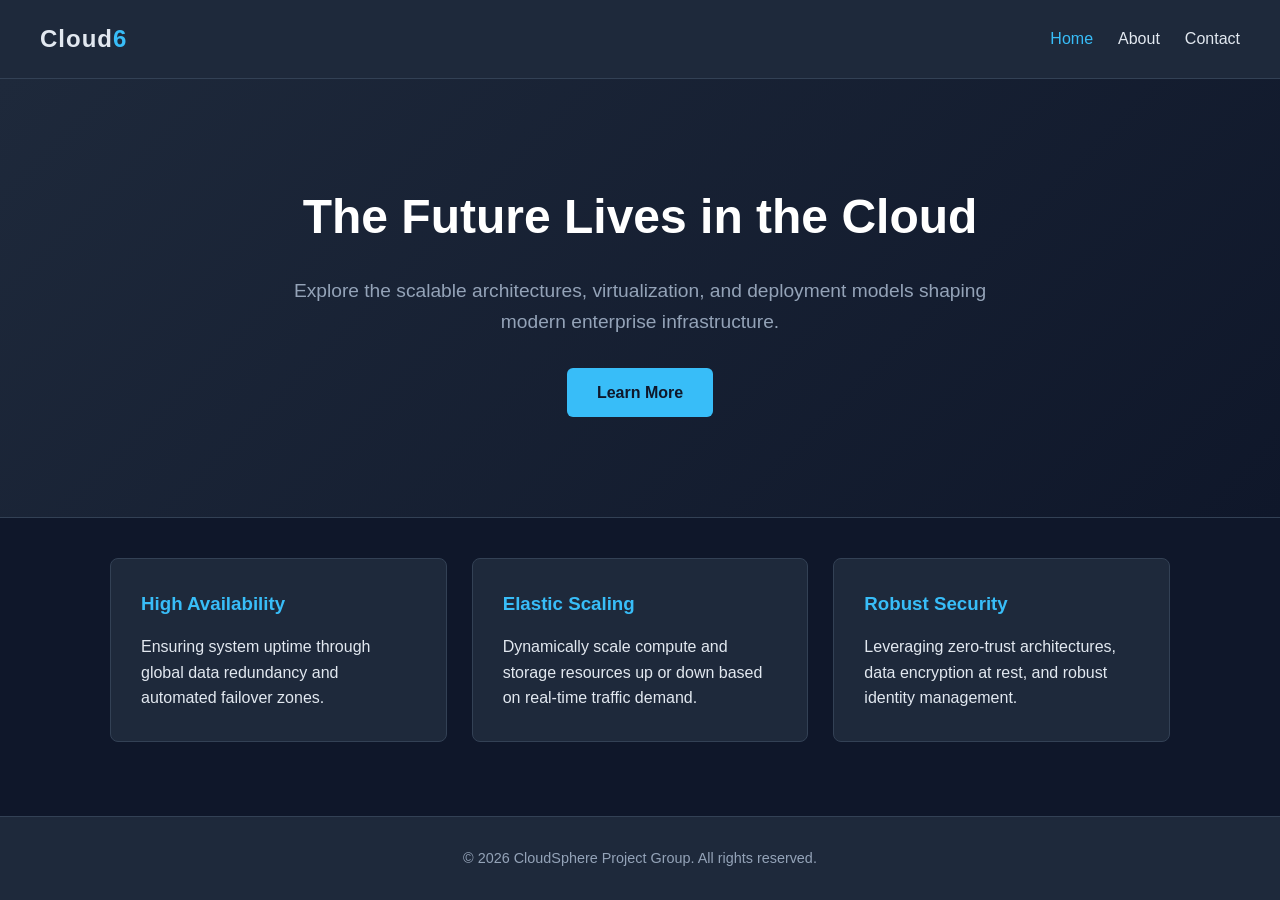
==== index.html @ 14b25559 "Add files via upload" ====
<!DOCTYPE html>
<html lang="en">
<head>
    <meta charset="UTF-8">
    <meta name="viewport" content="width=device-width, initial-scale=1.0">
    <title>Cloud Computing Hub | Home</title>
    <link rel="stylesheet" href="style.css">
</head>
<body>

    <nav class="navbar">
        <div class="logo">Cloud<span>6</span></div>
        <ul class="nav-links">
            <li><a href="index.html" class="active">Home</a></li>
            <li><a href="about.html">About</a></li>
            <li><a href="contact.html">Contact</a></li>

        </ul>
    </nav>

    <header class="hero-section">
        <h1>The Future Lives in the Cloud</h1>
        <p>Explore the scalable architectures, virtualization, and deployment models shaping modern enterprise infrastructure.</p>
        <a href="about.html" class="cta-btn">Learn More</a>
    </header>

    <main class="container">
        <section class="features-grid">
            <div class="feature-card">
                <h3>High Availability</h3>
                <p>Ensuring system uptime through global data redundancy and automated failover zones.</p>
            </div>
            <div class="feature-card">
                <h3>Elastic Scaling</h3>
                <p>Dynamically scale compute and storage resources up or down based on real-time traffic demand.</p>
            </div>
            <div class="feature-card">
                <h3>Robust Security</h3>
                <p>Leveraging zero-trust architectures, data encryption at rest, and robust identity management.</p>
            </div>
        </section>
    </main>

    <footer>
        <p>&copy; 2026 CloudSphere Project Group. All rights reserved.</p>
    </footer>

    <script src="script.js"></script>
</body>
</html>
---- style.css ----
:root {
    --bg-main: #0f172a;
    --bg-card: #1e293b;
    --text-main: #e2e8f0;
    --text-muted: #94a3b8;
    --accent: #38bdf8;
    --accent-hover: #0ea5e9;
    --border: #334155;
    --error: #ef4444;
    --success: #22c55e;
}

* {
    box-sizing: border-box;
    margin: 0;
    padding: 0;
    font-family: 'Segoe UI', Tahoma, Geneva, Verdana, sans-serif;
}

body {
    background-color: var(--bg-main);
    color: var(--text-main);
    line-height: 1.6;
    display: flex;
    flex-direction: column;
    min-height: 100vh;
}

/* Navigation Bar */
.navbar {
    background-color: var(--bg-card);
    border-bottom: 1px solid var(--border);
    display: flex;
    justify-content: space-between;
    align-items: center;
    padding: 20px 40px;
    position: sticky;
    top: 0;
    z-index: 100;
}

.logo {
    font-size: 1.5rem;
    font-weight: 700;
    letter-spacing: 1px;
}

.logo span {
    color: var(--accent);
}

.nav-links {
    display: flex;
    list-style: none;
}

.nav-links li {
    margin-left: 25px;
}

.nav-links a {
    color: var(--text-main);
    text-decoration: none;
    font-weight: 500;
    transition: color 0.3s;
}

.nav-links a:hover, .nav-links a.active {
    color: var(--accent);
}

/* Core Container */
.container {
    max-width: 1100px;
    width: 100%;
    margin: 0 auto;
    padding: 40px 20px;
}

.page-content {
    flex: 1;
}

.subtitle {
    color: var(--text-muted);
    margin-bottom: 30px;
}

/* Hero Section */
.hero-section {
    text-align: center;
    padding: 100px 20px;
    background: linear-gradient(135deg, #1e293b 0%, #0f172a 100%);
    border-bottom: 1px solid var(--border);
}

.hero-section h1 {
    font-size: 3rem;
    margin-bottom: 20px;
    color: #fff;
}

.hero-section p {
    font-size: 1.2rem;
    color: var(--text-muted);
    max-width: 700px;
    margin: 0 auto 30px auto;
}

.cta-btn {
    display: inline-block;
    background-color: var(--accent);
    color: var(--bg-main);
    padding: 12px 30px;
    border-radius: 6px;
    text-decoration: none;
    font-weight: 600;
    transition: background-color 0.3s;
}

.cta-btn:hover {
    background-color: var(--accent-hover);
}

/* Layout Grids and Structural Cards */
.features-grid {
    display: grid;
    grid-template-columns: repeat(auto-fit, minmax(300px, 1fr));
    gap: 25px;
}

.feature-card, .content-block {
    background-color: var(--bg-card);
    border: 1px solid var(--border);
    border-radius: 8px;
    padding: 30px;
    transition: transform 0.2s, border-color 0.2s;
}

.content-block {
    margin-bottom: 20px;
}

.feature-card:hover {
    transform: translateY(-5px);
    border-color: var(--accent);
}

.feature-card h3, .content-block h3 {
    color: var(--accent);
    margin-bottom: 15px;
}

/* Dynamic Forms */
.form-wrapper {
    max-width: 600px;
    margin: 0 auto;
    background-color: var(--bg-card);
    border: 1px solid var(--border);
    padding: 40px;
    border-radius: 8px;
}

.form-wrapper h2 {
    margin-bottom: 10px;
}

.form-wrapper p {
    color: var(--text-muted);
    margin-bottom: 30px;
}

.form-group {
    margin-bottom: 20px;
    display: flex;
    flex-direction: column;
}

.form-group label {
    font-weight: 600;
    margin-bottom: 8px;
}

.form-group input, .form-group textarea {
    background-color: var(--bg-main);
    border: 1px solid var(--border);
    color: var(--text-main);
    padding: 12px;
    border-radius: 6px;
    font-size: 1rem;
    outline: none;
    transition: border-color 0.3s;
}

.form-group input:focus, .form-group textarea:focus {
    border-color: var(--accent);
}

.error-msg {
    color: var(--error);
    font-size: 0.85rem;
    margin-top: 5px;
    height: 18px;
}

.submit-btn {
    background-color: var(--accent);
    color: var(--bg-main);
    border: none;
    width: 100%;
    padding: 14px;
    font-size: 1rem;
    font-weight: 600;
    border-radius: 6px;
    cursor: pointer;
    transition: background-color 0.3s;
}

.submit-btn:hover {
    background-color: var(--accent-hover);
}

.success-box {
    margin-top: 20px;
    padding: 15px;
    border-radius: 6px;
    background-color: rgba(34, 197, 94, 0.1);
    border: 1px solid var(--success);
    color: var(--success);
    text-align: center;
    display: none;
}

/* Footer Section */
footer {
    text-align: center;
    padding: 30px 20px;
    background-color: var(--bg-card);
    border-top: 1px solid var(--border);
    margin-top: auto;
    color: var(--text-muted);
    font-size: 0.9rem;
}
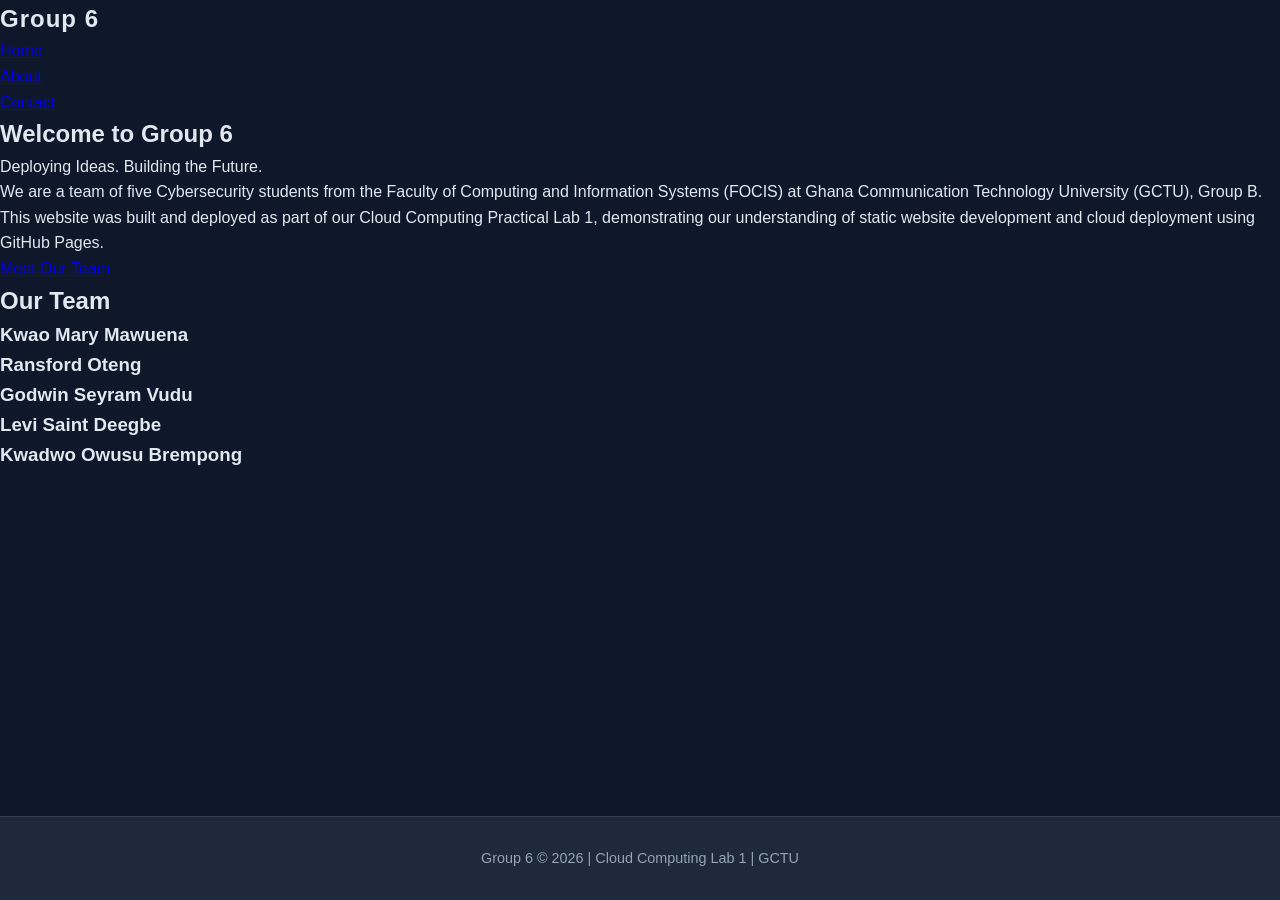
==== commit 72b3b317: "Add files via upload" ====
--- a/index.html
+++ b/index.html
@@ -3,48 +3,59 @@
 <head>
     <meta charset="UTF-8">
     <meta name="viewport" content="width=device-width, initial-scale=1.0">
-    <title>Cloud Computing Hub | Home</title>
+    <title>Group 6 | Cloud Computing</title>
     <link rel="stylesheet" href="style.css">
 </head>
 <body>
 
-    <nav class="navbar">
-        <div class="logo">Cloud<span>6</span></div>
-        <ul class="nav-links">
-            <li><a href="index.html" class="active">Home</a></li>
+    <nav>
+        <div class="logo">Group 6</div>
+        <ul>
+            <li><a href="index.html">Home</a></li>
             <li><a href="about.html">About</a></li>
             <li><a href="contact.html">Contact</a></li>
-
         </ul>
     </nav>
 
-    <header class="hero-section">
-        <h1>The Future Lives in the Cloud</h1>
-        <p>Explore the scalable architectures, virtualization, and deployment models shaping modern enterprise infrastructure.</p>
-        <a href="about.html" class="cta-btn">Learn More</a>
-    </header>
+    <section class="hero">
+        <h1>Welcome to Group 6</h1>
+        <p class="tagline">Deploying Ideas. Building the Future.</p>
+        <p class="description">
+            We are a team of five Cybersecurity students from the 
+            Faculty of Computing and Information Systems (FOCIS) at 
+            Ghana Communication Technology University (GCTU), Group B. 
+            This website was built and deployed as part of our 
+            Cloud Computing Practical Lab 1, demonstrating our 
+            understanding of static website development and cloud 
+            deployment using GitHub Pages.
+        </p>
+        <a href="about.html" class="btn">Meet Our Team</a>
+    </section>
 
-    <main class="container">
-        <section class="features-grid">
-            <div class="feature-card">
-                <h3>High Availability</h3>
-                <p>Ensuring system uptime through global data redundancy and automated failover zones.</p>
+    <section class="members">
+        <h2>Our Team</h2>
+        <div class="cards">
+            <div class="card">
+                <h3>Kwao Mary Mawuena</h3>
             </div>
-            <div class="feature-card">
-                <h3>Elastic Scaling</h3>
-                <p>Dynamically scale compute and storage resources up or down based on real-time traffic demand.</p>
+            <div class="card">
+                <h3>Ransford Oteng</h3>
             </div>
-            <div class="feature-card">
-                <h3>Robust Security</h3>
-                <p>Leveraging zero-trust architectures, data encryption at rest, and robust identity management.</p>
+            <div class="card">
+                <h3>Godwin Seyram Vudu</h3>
             </div>
-        </section>
-    </main>
+            <div class="card">
+                <h3>Levi Saint Deegbe</h3>
+            </div>
+            <div class="card">
+                <h3>Kwadwo Owusu Brempong</h3>
+            </div>
+        </div>
+    </section>
 
     <footer>
-        <p>&copy; 2026 CloudSphere Project Group. All rights reserved.</p>
+        <p>Group 6 &copy; 2026 | Cloud Computing Lab 1 | GCTU</p>
     </footer>
 
-    <script src="script.js"></script>
 </body>
 </html>
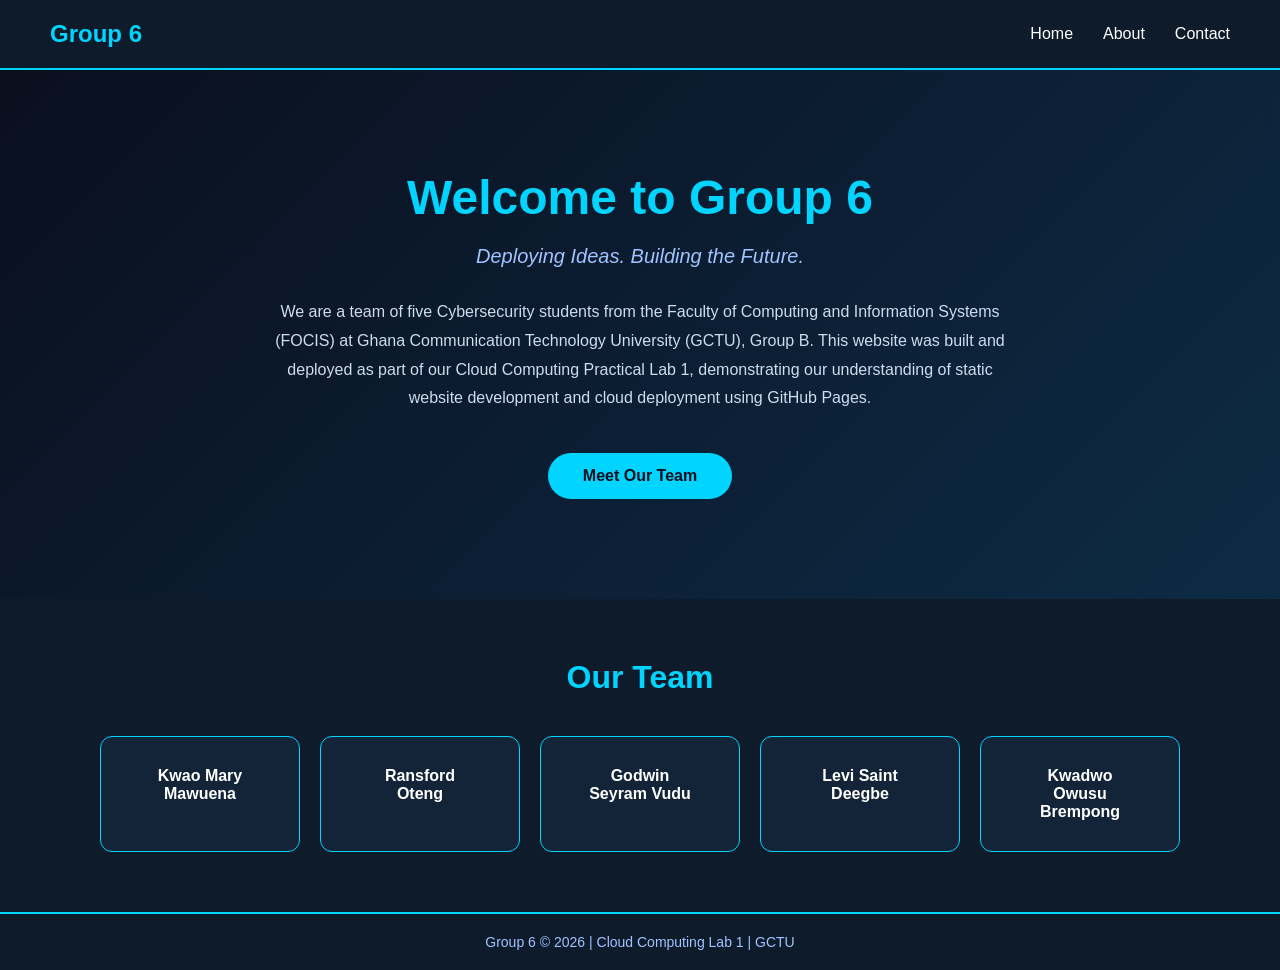
==== commit 77205f20: "Update index.html" ====
--- a/index.html
+++ b/index.html
@@ -56,6 +56,6 @@
     <footer>
         <p>Group 6 &copy; 2026 | Cloud Computing Lab 1 | GCTU</p>
     </footer>
-
+ <script src="script.js"></script>
 </body>
-</html>+</html>
--- a/style.css
+++ b/style.css
@@ -1,243 +1,132 @@
-:root {
-    --bg-main: #0f172a;
-    --bg-card: #1e293b;
-    --text-main: #e2e8f0;
-    --text-muted: #94a3b8;
-    --accent: #38bdf8;
-    --accent-hover: #0ea5e9;
-    --border: #334155;
-    --error: #ef4444;
-    --success: #22c55e;
-}
-
 * {
-    box-sizing: border-box;
     margin: 0;
     padding: 0;
-    font-family: 'Segoe UI', Tahoma, Geneva, Verdana, sans-serif;
+    box-sizing: border-box;
+    font-family: 'Segoe UI', sans-serif;
 }
 
 body {
-    background-color: var(--bg-main);
-    color: var(--text-main);
-    line-height: 1.6;
-    display: flex;
-    flex-direction: column;
-    min-height: 100vh;
+    background-color: #0a0f1e;
+    color: #ffffff;
 }
 
-/* Navigation Bar */
-.navbar {
-    background-color: var(--bg-card);
-    border-bottom: 1px solid var(--border);
+nav {
     display: flex;
     justify-content: space-between;
     align-items: center;
-    padding: 20px 40px;
-    position: sticky;
-    top: 0;
-    z-index: 100;
+    padding: 20px 50px;
+    background-color: #0d1b2a;
+    border-bottom: 2px solid #00d4ff;
 }
 
 .logo {
-    font-size: 1.5rem;
-    font-weight: 700;
-    letter-spacing: 1px;
+    font-size: 24px;
+    font-weight: bold;
+    color: #00d4ff;
 }
 
-.logo span {
-    color: var(--accent);
+nav ul {
+    list-style: none;
+    display: flex;
+    gap: 30px;
 }
 
-.nav-links {
-    display: flex;
-    list-style: none;
-}
-
-.nav-links li {
-    margin-left: 25px;
-}
-
-.nav-links a {
-    color: var(--text-main);
+nav ul li a {
+    color: #ffffff;
     text-decoration: none;
-    font-weight: 500;
+    font-size: 16px;
     transition: color 0.3s;
 }
 
-.nav-links a:hover, .nav-links a.active {
-    color: var(--accent);
+nav ul li a:hover {
+    color: #00d4ff;
 }
 
-/* Core Container */
-.container {
-    max-width: 1100px;
-    width: 100%;
-    margin: 0 auto;
-    padding: 40px 20px;
+.hero {
+    text-align: center;
+    padding: 100px 50px;
+    background: linear-gradient(135deg, #0a0f1e, #0d2b45);
 }
 
-.page-content {
-    flex: 1;
-}
-
-.subtitle {
-    color: var(--text-muted);
-    margin-bottom: 30px;
-}
-
-/* Hero Section */
-.hero-section {
-    text-align: center;
-    padding: 100px 20px;
-    background: linear-gradient(135deg, #1e293b 0%, #0f172a 100%);
-    border-bottom: 1px solid var(--border);
-}
-
-.hero-section h1 {
-    font-size: 3rem;
-    margin-bottom: 20px;
-    color: #fff;
-}
-
-.hero-section p {
-    font-size: 1.2rem;
-    color: var(--text-muted);
-    max-width: 700px;
-    margin: 0 auto 30px auto;
-}
-
-.cta-btn {
-    display: inline-block;
-    background-color: var(--accent);
-    color: var(--bg-main);
-    padding: 12px 30px;
-    border-radius: 6px;
-    text-decoration: none;
-    font-weight: 600;
-    transition: background-color 0.3s;
-}
-
-.cta-btn:hover {
-    background-color: var(--accent-hover);
-}
-
-/* Layout Grids and Structural Cards */
-.features-grid {
-    display: grid;
-    grid-template-columns: repeat(auto-fit, minmax(300px, 1fr));
-    gap: 25px;
-}
-
-.feature-card, .content-block {
-    background-color: var(--bg-card);
-    border: 1px solid var(--border);
-    border-radius: 8px;
-    padding: 30px;
-    transition: transform 0.2s, border-color 0.2s;
-}
-
-.content-block {
+.hero h1 {
+    font-size: 48px;
+    color: #00d4ff;
     margin-bottom: 20px;
 }
 
-.feature-card:hover {
-    transform: translateY(-5px);
-    border-color: var(--accent);
+.tagline {
+    font-size: 20px;
+    color: #a0c4ff;
+    margin-bottom: 30px;
+    font-style: italic;
 }
 
-.feature-card h3, .content-block h3 {
-    color: var(--accent);
-    margin-bottom: 15px;
+.description {
+    max-width: 750px;
+    margin: 0 auto 40px;
+    font-size: 16px;
+    line-height: 1.8;
+    color: #ccddee;
 }
 
-/* Dynamic Forms */
-.form-wrapper {
-    max-width: 600px;
-    margin: 0 auto;
-    background-color: var(--bg-card);
-    border: 1px solid var(--border);
-    padding: 40px;
-    border-radius: 8px;
+.btn {
+    display: inline-block;
+    padding: 14px 35px;
+    background-color: #00d4ff;
+    color: #0a0f1e;
+    text-decoration: none;
+    border-radius: 30px;
+    font-weight: bold;
+    font-size: 16px;
+    transition: background 0.3s;
 }
 
-.form-wrapper h2 {
-    margin-bottom: 10px;
+.btn:hover {
+    background-color: #009bbf;
 }
 
-.form-wrapper p {
-    color: var(--text-muted);
-    margin-bottom: 30px;
+.members {
+    padding: 60px 50px;
+    text-align: center;
+    background-color: #0d1b2a;
 }
 
-.form-group {
-    margin-bottom: 20px;
-    display: flex;
-    flex-direction: column;
+.members h2 {
+    font-size: 32px;
+    color: #00d4ff;
+    margin-bottom: 40px;
 }
 
-.form-group label {
-    font-weight: 600;
-    margin-bottom: 8px;
+.cards {
+    display: flex;
+    flex-wrap: wrap;
+    justify-content: center;
+    gap: 20px;
 }
 
-.form-group input, .form-group textarea {
-    background-color: var(--bg-main);
-    border: 1px solid var(--border);
-    color: var(--text-main);
-    padding: 12px;
-    border-radius: 6px;
-    font-size: 1rem;
-    outline: none;
-    transition: border-color 0.3s;
+.card {
+    background-color: #132438;
+    border: 1px solid #00d4ff;
+    border-radius: 12px;
+    padding: 30px 40px;
+    width: 200px;
+    transition: transform 0.3s;
 }
 
-.form-group input:focus, .form-group textarea:focus {
-    border-color: var(--accent);
+.card:hover {
+    transform: translateY(-5px);
 }
 
-.error-msg {
-    color: var(--error);
-    font-size: 0.85rem;
-    margin-top: 5px;
-    height: 18px;
+.card h3 {
+    font-size: 16px;
+    color: #ffffff;
 }
 
-.submit-btn {
-    background-color: var(--accent);
-    color: var(--bg-main);
-    border: none;
-    width: 100%;
-    padding: 14px;
-    font-size: 1rem;
-    font-weight: 600;
-    border-radius: 6px;
-    cursor: pointer;
-    transition: background-color 0.3s;
-}
-
-.submit-btn:hover {
-    background-color: var(--accent-hover);
-}
-
-.success-box {
-    margin-top: 20px;
-    padding: 15px;
-    border-radius: 6px;
-    background-color: rgba(34, 197, 94, 0.1);
-    border: 1px solid var(--success);
-    color: var(--success);
-    text-align: center;
-    display: none;
-}
-
-/* Footer Section */
 footer {
     text-align: center;
-    padding: 30px 20px;
-    background-color: var(--bg-card);
-    border-top: 1px solid var(--border);
-    margin-top: auto;
-    color: var(--text-muted);
-    font-size: 0.9rem;
+    padding: 20px;
+    background-color: #0d1b2a;
+    border-top: 2px solid #00d4ff;
+    color: #a0c4ff;
+    font-size: 14px;
 }
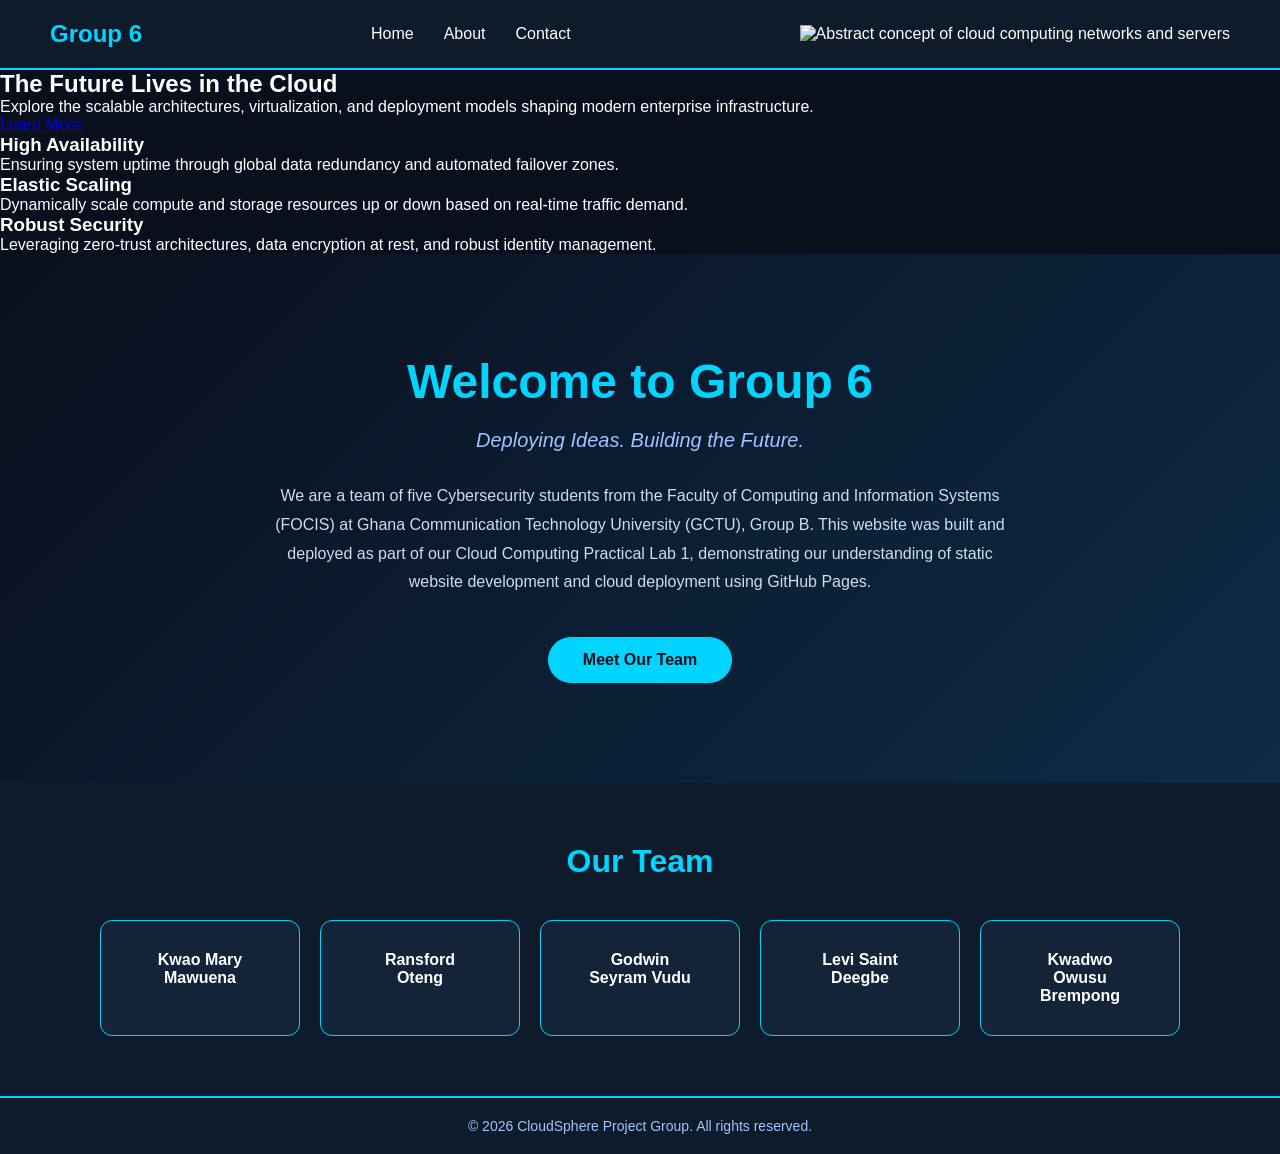
==== commit 0315166d: "Revamp index.html with new layout and features Updated the homepage layout and content, added a hero" ====
--- a/index.html
+++ b/index.html
@@ -15,9 +15,36 @@
             <li><a href="about.html">About</a></li>
             <li><a href="contact.html">Contact</a></li>
         </ul>
+        <img src="image/cloud-hero.png" alt="Abstract concept of cloud computing networks and servers" class="responsive-img">
     </nav>
+ <header class="hero-section">
+        <section class="hero-section">
+    <div class="hero-content">
+        <h1>The Future Lives in the Cloud</h1>
+        <p>Explore the scalable architectures, virtualization, and deployment models shaping modern enterprise infrastructure.</p>
+        <a href="about.html" class="cta-btn">Learn More</a>
+    </div>
+    <div class="hero-image">
+        
 
-    <section class="hero">
+
+    <main class="container">
+        <section class="features-grid">
+            <div class="feature-card">
+                <h3>High Availability</h3>
+                <p>Ensuring system uptime through global data redundancy and automated failover zones.</p>
+            </div>
+            <div class="feature-card">
+                <h3>Elastic Scaling</h3>
+                <p>Dynamically scale compute and storage resources up or down based on real-time traffic demand.</p>
+            </div>
+            <div class="feature-card">
+                <h3>Robust Security</h3>
+                <p>Leveraging zero-trust architectures, data encryption at rest, and robust identity management.</p>
+            </div>
+        </section>
+    </main>
+     <section class="hero">
         <h1>Welcome to Group 6</h1>
         <p class="tagline">Deploying Ideas. Building the Future.</p>
         <p class="description">
@@ -54,8 +81,9 @@
     </section>
 
     <footer>
-        <p>Group 6 &copy; 2026 | Cloud Computing Lab 1 | GCTU</p>
+        <p>&copy; 2026 CloudSphere Project Group. All rights reserved.</p>
     </footer>
- <script src="script.js"></script>
+
+    <script src="script.js"></script>
 </body>
 </html>
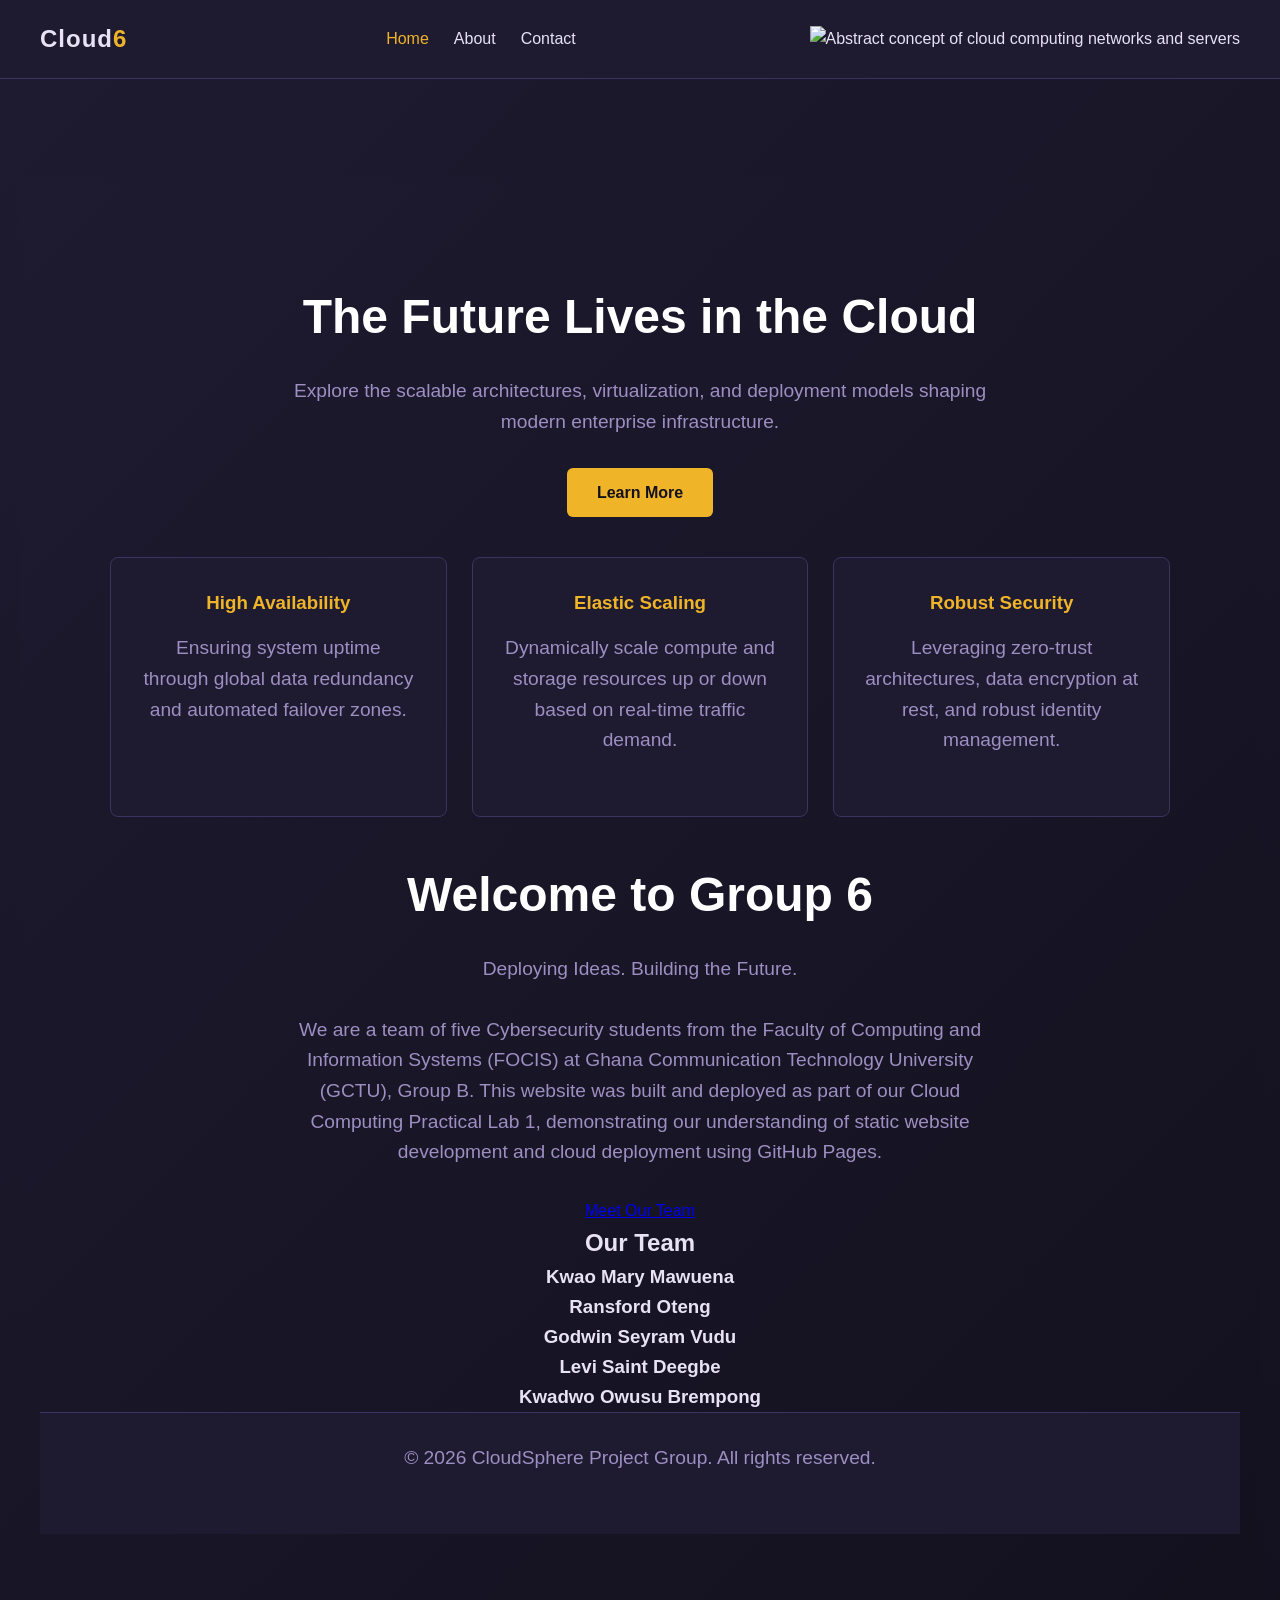
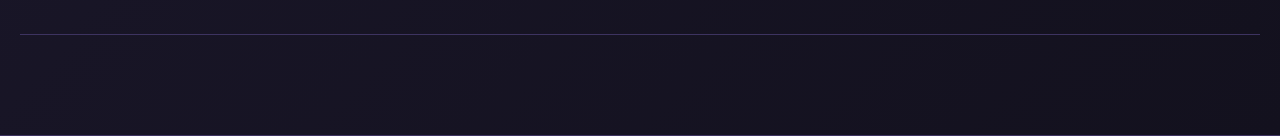
==== commit 3ebb8ef2: "Add files via upload" ====
--- a/index.html
+++ b/index.html
@@ -3,21 +3,24 @@
 <head>
     <meta charset="UTF-8">
     <meta name="viewport" content="width=device-width, initial-scale=1.0">
-    <title>Group 6 | Cloud Computing</title>
+    <title>Cloud Computing Hub | Home</title>
     <link rel="stylesheet" href="style.css">
 </head>
 <body>
 
-    <nav>
-        <div class="logo">Group 6</div>
-        <ul>
-            <li><a href="index.html">Home</a></li>
+    <nav class="navbar">
+        <div class="logo">Cloud<span>6</span></div>
+        <ul class="nav-links">
+            <li><a href="index.html" class="active">Home</a></li>
             <li><a href="about.html">About</a></li>
             <li><a href="contact.html">Contact</a></li>
+           
         </ul>
         <img src="image/cloud-hero.png" alt="Abstract concept of cloud computing networks and servers" class="responsive-img">
+    
     </nav>
- <header class="hero-section">
+
+    <header class="hero-section">
         <section class="hero-section">
     <div class="hero-content">
         <h1>The Future Lives in the Cloud</h1>
@@ -86,4 +89,4 @@
 
     <script src="script.js"></script>
 </body>
-</html>
+</html>
--- a/style.css
+++ b/style.css
@@ -1,132 +1,243 @@
+:root {
+    --bg-main: #13111e;
+    --bg-card: #1e1a30;
+    --text-main: #e8e2f5;
+    --text-muted: #9d8fc2;
+    --accent: #f0b429;
+    --accent-hover: #d49a1c;
+    --border: #3d3360;
+    --error: #ef4444;
+    --success: #22c55e;
+}
+
 * {
+    box-sizing: border-box;
     margin: 0;
     padding: 0;
-    box-sizing: border-box;
-    font-family: 'Segoe UI', sans-serif;
+    font-family: 'Segoe UI', Tahoma, Geneva, Verdana, sans-serif;
 }
 
 body {
-    background-color: #0a0f1e;
-    color: #ffffff;
-}
-
-nav {
+    background-color: var(--bg-main);
+    color: var(--text-main);
+    line-height: 1.6;
+    display: flex;
+    flex-direction: column;
+    min-height: 100vh;
+}
+
+/* Navigation Bar */
+.navbar {
+    background-color: var(--bg-card);
+    border-bottom: 1px solid var(--border);
     display: flex;
     justify-content: space-between;
     align-items: center;
-    padding: 20px 50px;
-    background-color: #0d1b2a;
-    border-bottom: 2px solid #00d4ff;
+    padding: 20px 40px;
+    position: sticky;
+    top: 0;
+    z-index: 100;
 }
 
 .logo {
-    font-size: 24px;
-    font-weight: bold;
-    color: #00d4ff;
-}
-
-nav ul {
+    font-size: 1.5rem;
+    font-weight: 700;
+    letter-spacing: 1px;
+}
+
+.logo span {
+    color: var(--accent);
+}
+
+.nav-links {
+    display: flex;
     list-style: none;
-    display: flex;
-    gap: 30px;
-}
-
-nav ul li a {
-    color: #ffffff;
+}
+
+.nav-links li {
+    margin-left: 25px;
+}
+
+.nav-links a {
+    color: var(--text-main);
     text-decoration: none;
-    font-size: 16px;
+    font-weight: 500;
     transition: color 0.3s;
 }
 
-nav ul li a:hover {
-    color: #00d4ff;
-}
-
-.hero {
+.nav-links a:hover, .nav-links a.active {
+    color: var(--accent);
+}
+
+/* Core Container */
+.container {
+    max-width: 1100px;
+    width: 100%;
+    margin: 0 auto;
+    padding: 40px 20px;
+}
+
+.page-content {
+    flex: 1;
+}
+
+.subtitle {
+    color: var(--text-muted);
+    margin-bottom: 30px;
+}
+
+/* Hero Section */
+.hero-section {
     text-align: center;
-    padding: 100px 50px;
-    background: linear-gradient(135deg, #0a0f1e, #0d2b45);
-}
-
-.hero h1 {
-    font-size: 48px;
-    color: #00d4ff;
+    padding: 100px 20px;
+    background: linear-gradient(135deg, #1e1a30 0%, #13111e 100%);
+    border-bottom: 1px solid var(--border);
+}
+
+.hero-section h1 {
+    font-size: 3rem;
     margin-bottom: 20px;
-}
-
-.tagline {
-    font-size: 20px;
-    color: #a0c4ff;
+    color: #fff;
+}
+
+.hero-section p {
+    font-size: 1.2rem;
+    color: var(--text-muted);
+    max-width: 700px;
+    margin: 0 auto 30px auto;
+}
+
+.cta-btn {
+    display: inline-block;
+    background-color: var(--accent);
+    color: var(--bg-main);
+    padding: 12px 30px;
+    border-radius: 6px;
+    text-decoration: none;
+    font-weight: 600;
+    transition: background-color 0.3s;
+}
+
+.cta-btn:hover {
+    background-color: var(--accent-hover);
+}
+
+/* Layout Grids and Structural Cards */
+.features-grid {
+    display: grid;
+    grid-template-columns: repeat(auto-fit, minmax(300px, 1fr));
+    gap: 25px;
+}
+
+.feature-card, .content-block {
+    background-color: var(--bg-card);
+    border: 1px solid var(--border);
+    border-radius: 8px;
+    padding: 30px;
+    transition: transform 0.2s, border-color 0.2s;
+}
+
+.content-block {
+    margin-bottom: 20px;
+}
+
+.feature-card:hover {
+    transform: translateY(-5px);
+    border-color: var(--accent);
+}
+
+.feature-card h3, .content-block h3 {
+    color: var(--accent);
+    margin-bottom: 15px;
+}
+
+/* Dynamic Forms */
+.form-wrapper {
+    max-width: 600px;
+    margin: 0 auto;
+    background-color: var(--bg-card);
+    border: 1px solid var(--border);
+    padding: 40px;
+    border-radius: 8px;
+}
+
+.form-wrapper h2 {
+    margin-bottom: 10px;
+}
+
+.form-wrapper p {
+    color: var(--text-muted);
     margin-bottom: 30px;
-    font-style: italic;
-}
-
-.description {
-    max-width: 750px;
-    margin: 0 auto 40px;
-    font-size: 16px;
-    line-height: 1.8;
-    color: #ccddee;
-}
-
-.btn {
-    display: inline-block;
-    padding: 14px 35px;
-    background-color: #00d4ff;
-    color: #0a0f1e;
-    text-decoration: none;
-    border-radius: 30px;
-    font-weight: bold;
-    font-size: 16px;
-    transition: background 0.3s;
-}
-
-.btn:hover {
-    background-color: #009bbf;
-}
-
-.members {
-    padding: 60px 50px;
+}
+
+.form-group {
+    margin-bottom: 20px;
+    display: flex;
+    flex-direction: column;
+}
+
+.form-group label {
+    font-weight: 600;
+    margin-bottom: 8px;
+}
+
+.form-group input, .form-group textarea {
+    background-color: var(--bg-main);
+    border: 1px solid var(--border);
+    color: var(--text-main);
+    padding: 12px;
+    border-radius: 6px;
+    font-size: 1rem;
+    outline: none;
+    transition: border-color 0.3s;
+}
+
+.form-group input:focus, .form-group textarea:focus {
+    border-color: var(--accent);
+}
+
+.error-msg {
+    color: var(--error);
+    font-size: 0.85rem;
+    margin-top: 5px;
+    height: 18px;
+}
+
+.submit-btn {
+    background-color: var(--accent);
+    color: var(--bg-main);
+    border: none;
+    width: 100%;
+    padding: 14px;
+    font-size: 1rem;
+    font-weight: 600;
+    border-radius: 6px;
+    cursor: pointer;
+    transition: background-color 0.3s;
+}
+
+.submit-btn:hover {
+    background-color: var(--accent-hover);
+}
+
+.success-box {
+    margin-top: 20px;
+    padding: 15px;
+    border-radius: 6px;
+    background-color: rgba(34, 197, 94, 0.1);
+    border: 1px solid var(--success);
+    color: var(--success);
     text-align: center;
-    background-color: #0d1b2a;
-}
-
-.members h2 {
-    font-size: 32px;
-    color: #00d4ff;
-    margin-bottom: 40px;
-}
-
-.cards {
-    display: flex;
-    flex-wrap: wrap;
-    justify-content: center;
-    gap: 20px;
-}
-
-.card {
-    background-color: #132438;
-    border: 1px solid #00d4ff;
-    border-radius: 12px;
-    padding: 30px 40px;
-    width: 200px;
-    transition: transform 0.3s;
-}
-
-.card:hover {
-    transform: translateY(-5px);
-}
-
-.card h3 {
-    font-size: 16px;
-    color: #ffffff;
-}
-
+    display: none;
+}
+
+/* Footer Section */
 footer {
     text-align: center;
-    padding: 20px;
-    background-color: #0d1b2a;
-    border-top: 2px solid #00d4ff;
-    color: #a0c4ff;
-    font-size: 14px;
+    padding: 30px 20px;
+    background-color: var(--bg-card);
+    border-top: 1px solid var(--border);
+    margin-top: auto;
+    color: var(--text-muted);
+    font-size: 0.9rem;
 }
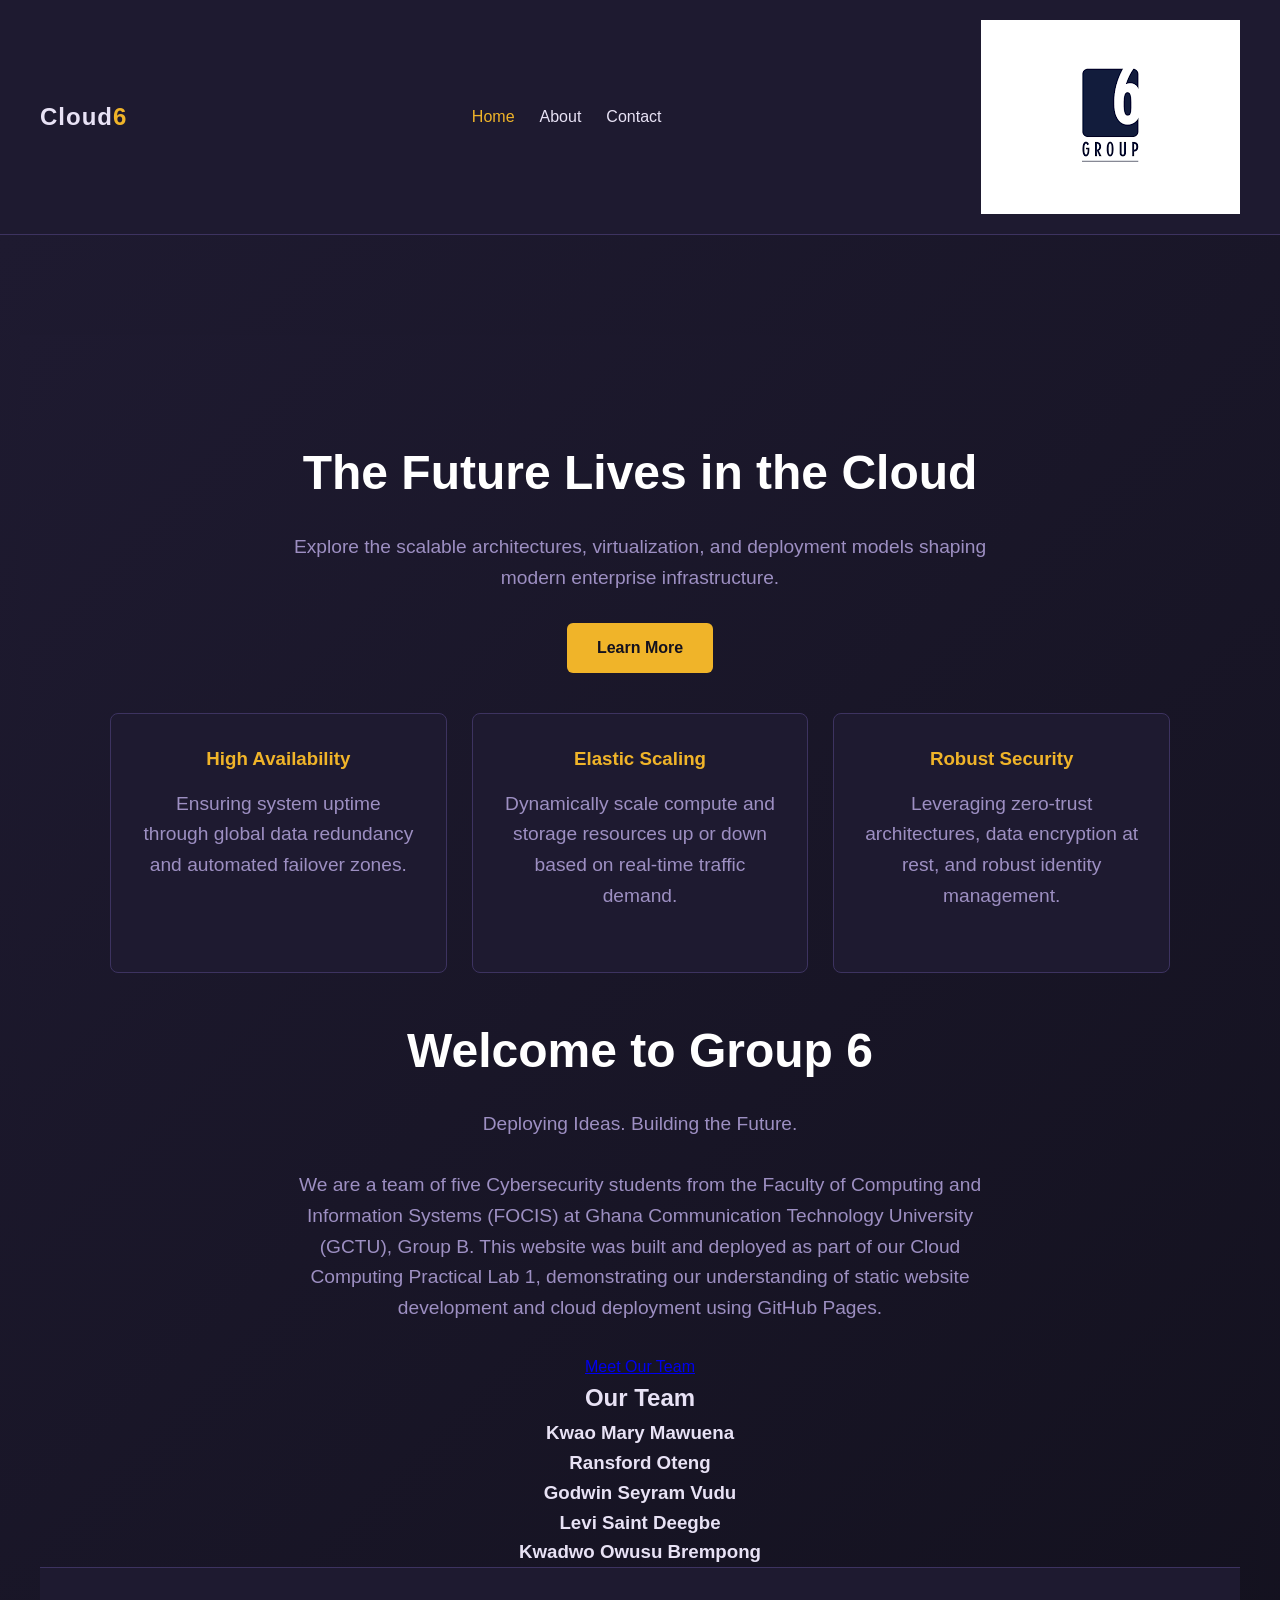
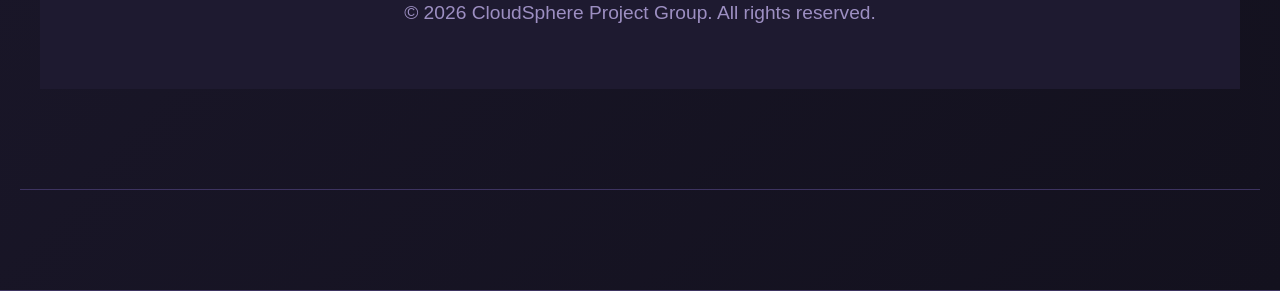
==== commit fc9bf7af: "Fix HTML formatting and structure" ====
--- a/index.html
+++ b/index.html
@@ -16,7 +16,7 @@
             <li><a href="contact.html">Contact</a></li>
            
         </ul>
-        <img src="image/cloud-hero.png" alt="Abstract concept of cloud computing networks and servers" class="responsive-img">
+        <img src="cloud-hero.png" alt="Abstract concept of cloud computing networks and servers" class="responsive-img">
     
     </nav>
 
@@ -89,4 +89,4 @@
 
     <script src="script.js"></script>
 </body>
-</html>+</html>
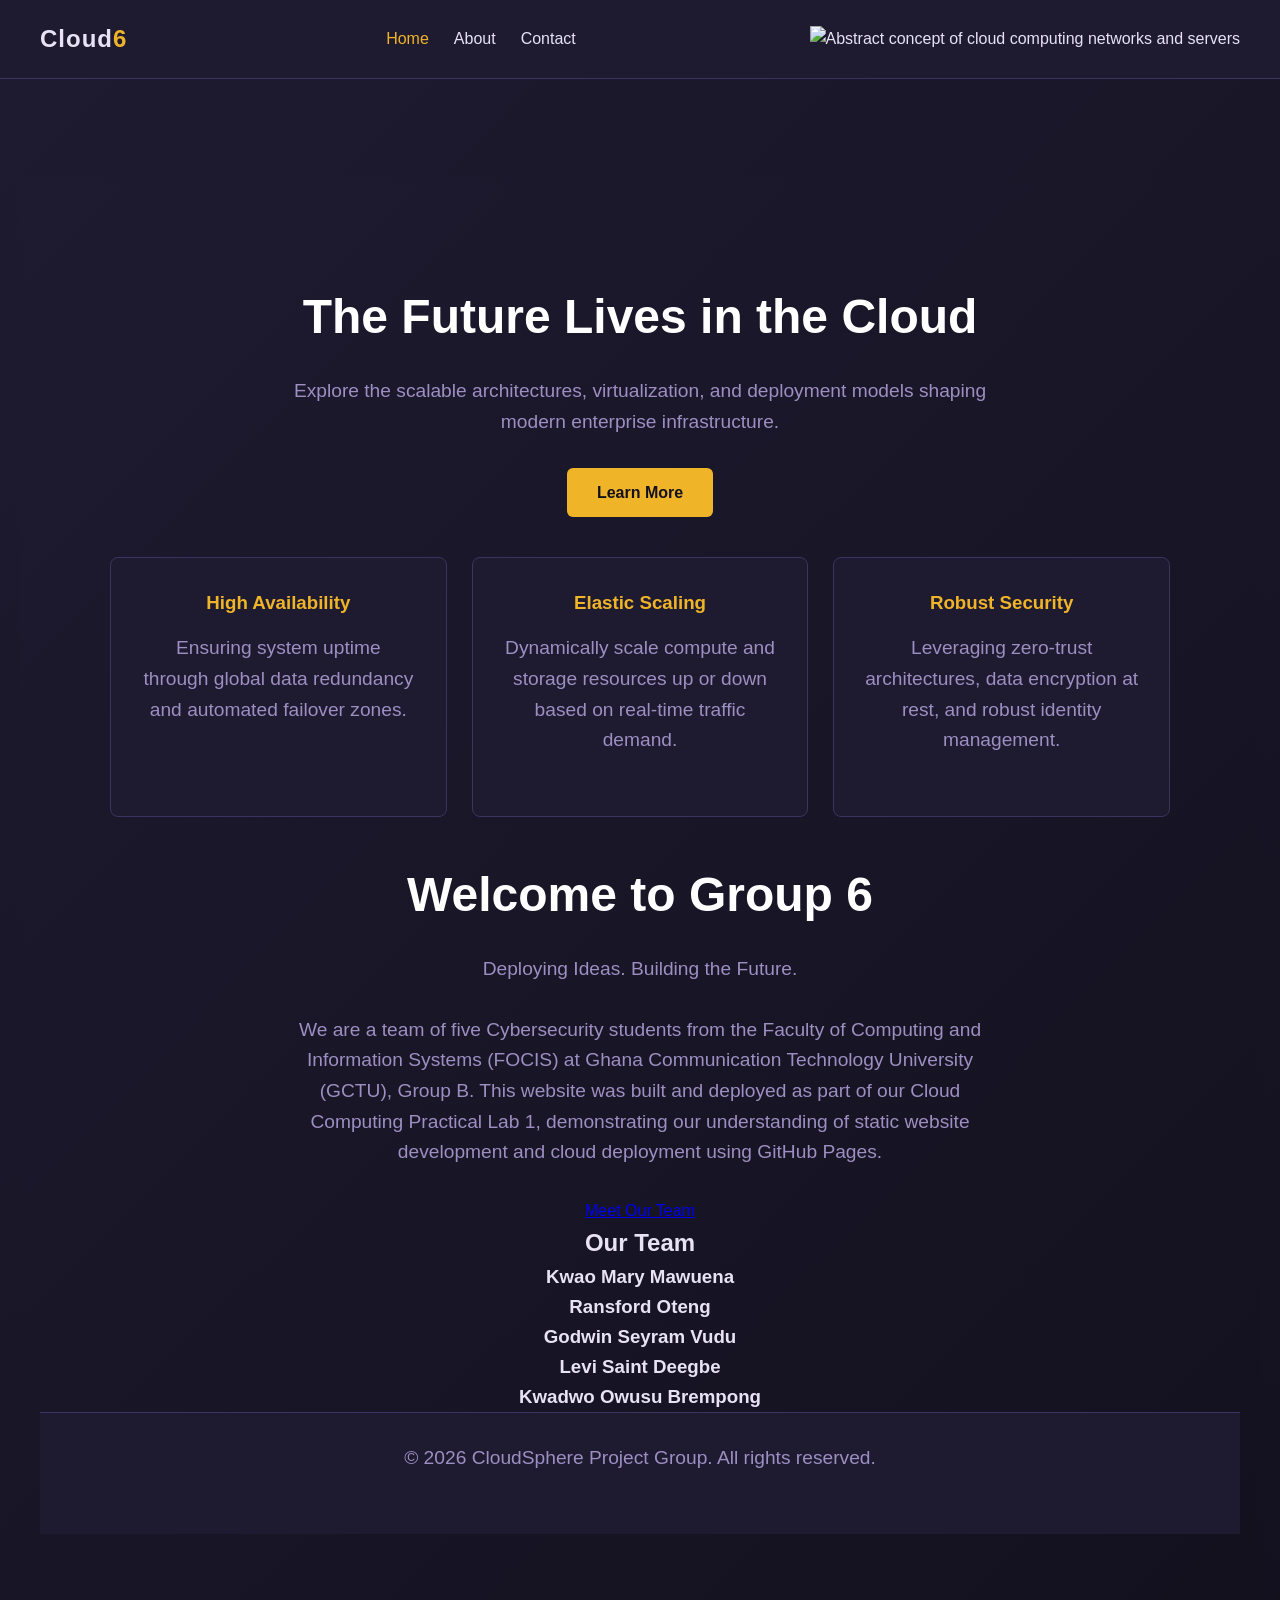
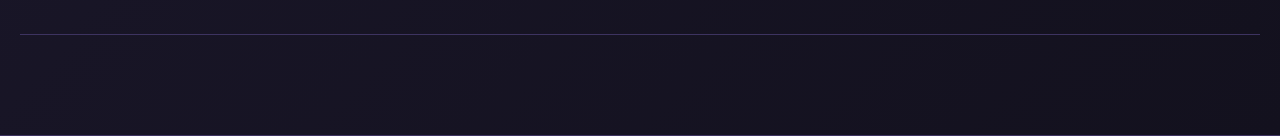
==== commit b9219ee6: "Add files via upload" ====
--- a/index.html
+++ b/index.html
@@ -16,7 +16,7 @@
             <li><a href="contact.html">Contact</a></li>
            
         </ul>
-        <img src="cloud-hero.png" alt="Abstract concept of cloud computing networks and servers" class="responsive-img">
+        <img src="image/cloud-hero.png" alt="Abstract concept of cloud computing networks and servers" class="responsive-img">
     
     </nav>
 
@@ -89,4 +89,4 @@
 
     <script src="script.js"></script>
 </body>
-</html>
+</html>
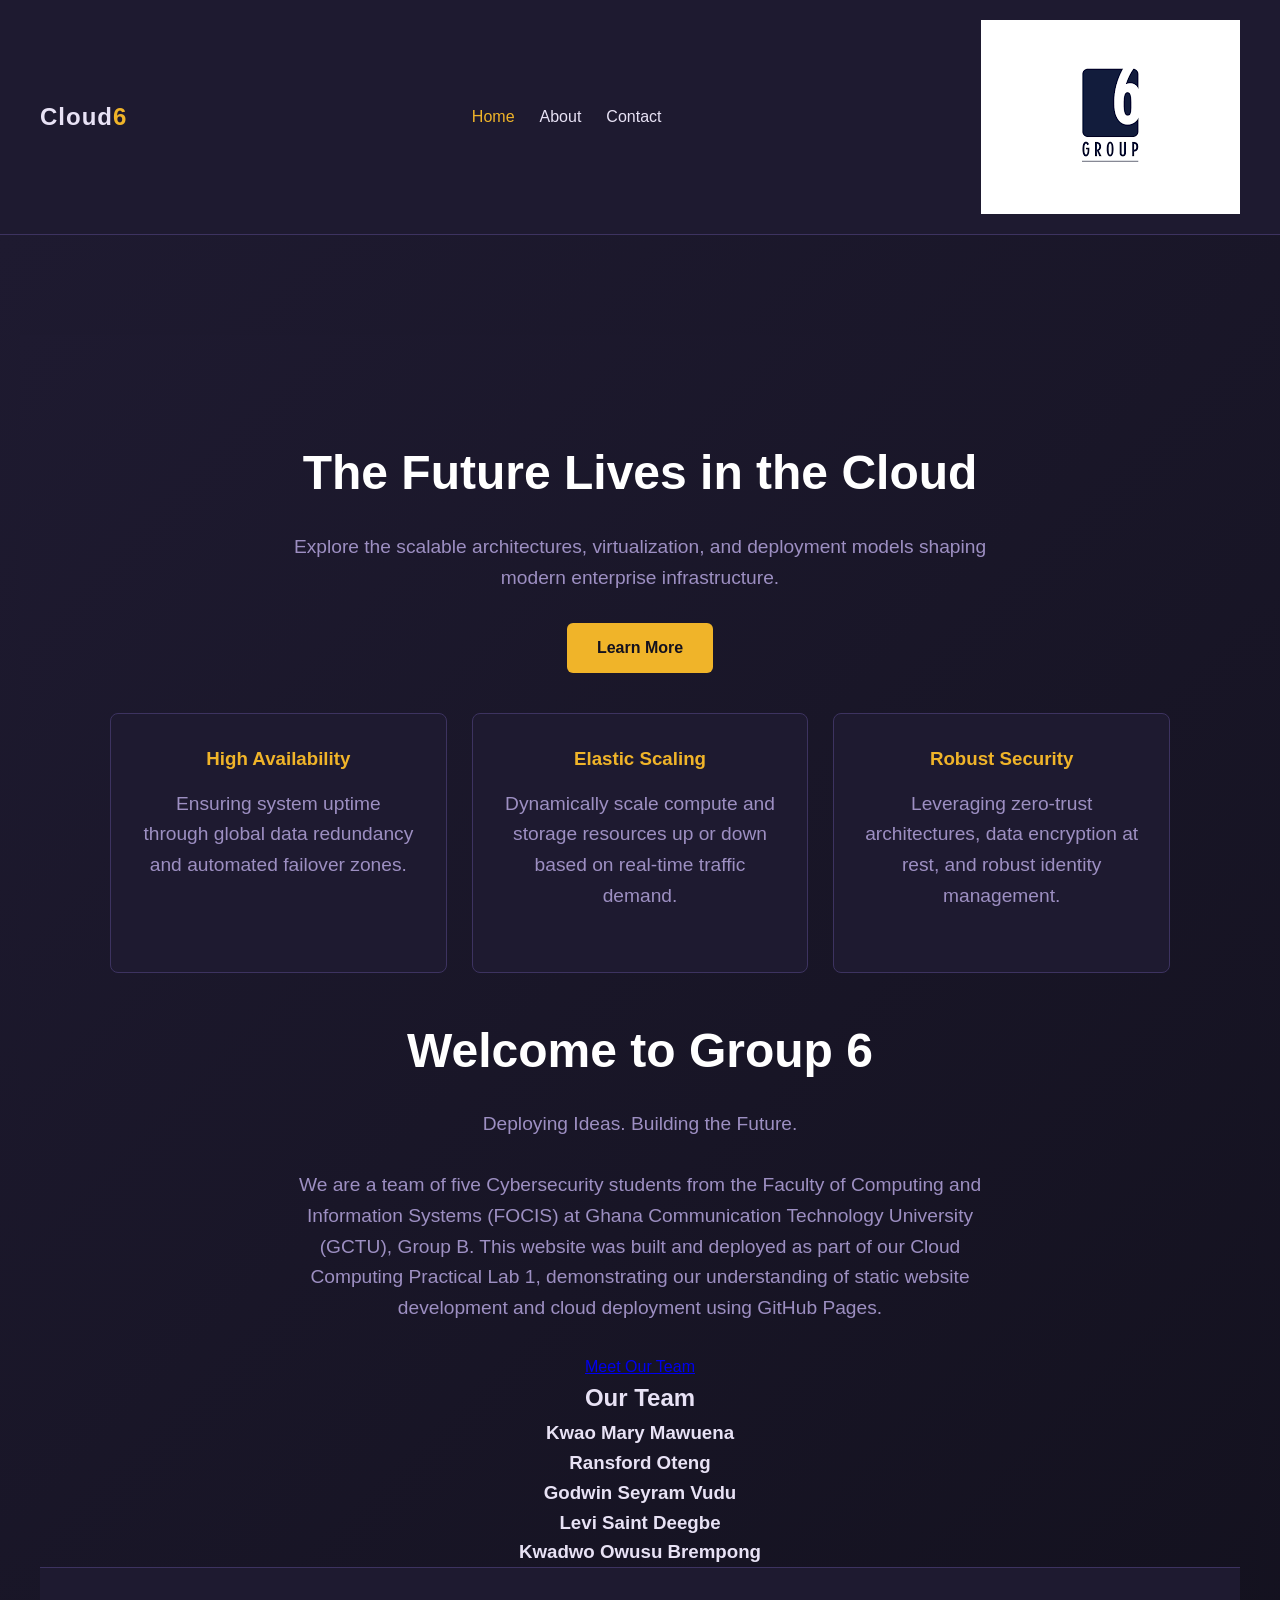
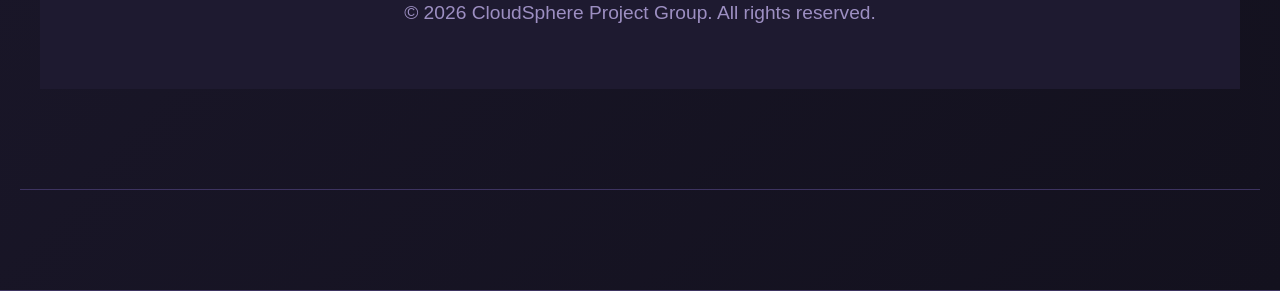
==== commit 60db53a7: "Update index.html" ====
--- a/index.html
+++ b/index.html
@@ -16,7 +16,7 @@
             <li><a href="contact.html">Contact</a></li>
            
         </ul>
-        <img src="image/cloud-hero.png" alt="Abstract concept of cloud computing networks and servers" class="responsive-img">
+        <img src="cloud-hero.png" alt="Abstract concept of cloud computing networks and servers" class="responsive-img">
     
     </nav>
 
@@ -89,4 +89,4 @@
 
     <script src="script.js"></script>
 </body>
-</html>+</html>
